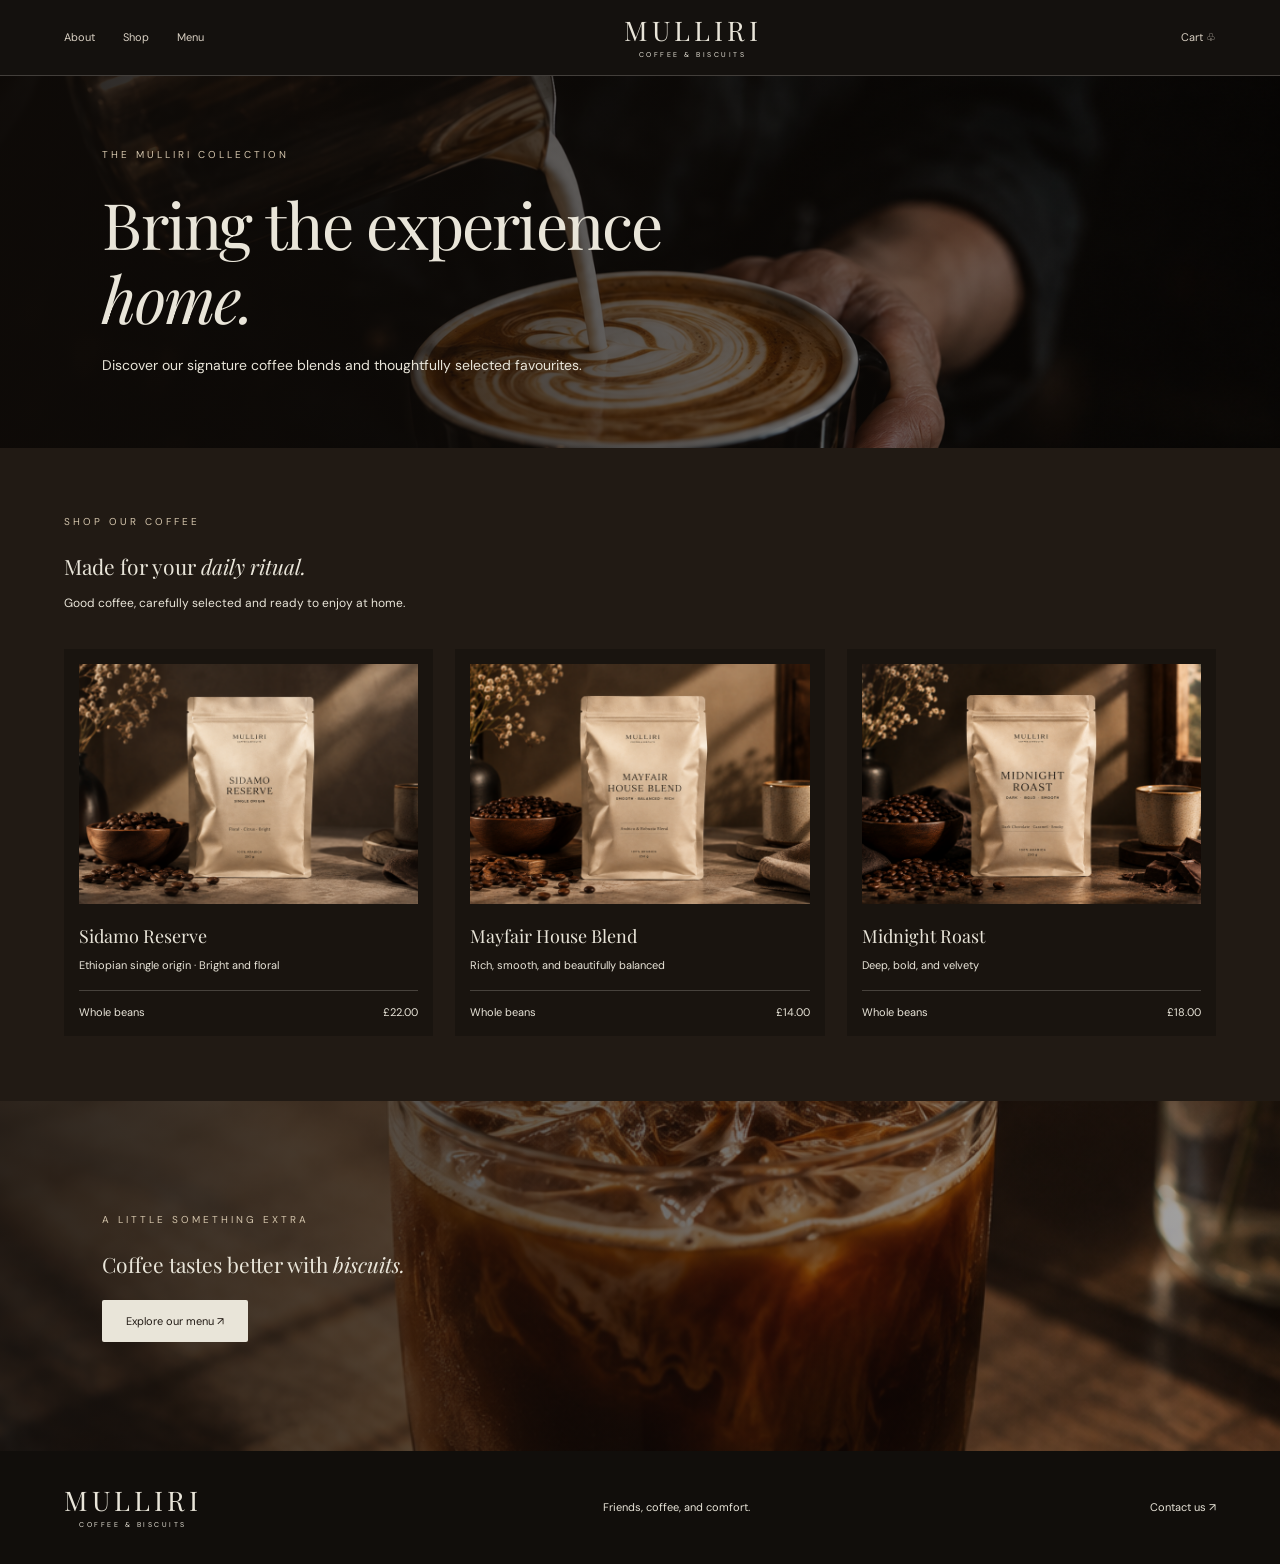
==== shop.html @ 979b2255 "ha" ====
<!DOCTYPE html>
<html lang="en">
<head>
  <meta charset="UTF-8">
  <meta name="viewport" content="width=device-width, initial-scale=1.0">
  <title>Shop | MULLIRI Coffee & Biscuits</title>
  <link rel="preconnect" href="https://fonts.googleapis.com">
  <link href="https://fonts.googleapis.com/css2?family=DM+Sans:wght@400;500&family=Playfair+Display:ital,wght@0,400;0,500;1,400&display=swap" rel="stylesheet">
  <link rel="stylesheet" href="style.css">
</head>
<body>

<header class="navbar">
  <nav class="nav-left">
    <a href="about.html">About</a>
    <a href="shop.html">Shop</a>
    <a href="menu.html">Menu</a>
  </nav>
  <a class="logo" href="index.html">MULLIRI<small>COFFEE & BISCUITS</small></a>
  <a class="cart" href="shop.html">Cart ♧</a>
</header>

<main>
  <section class="menu-hero">
    <div>
      <p class="eyebrow">THE MULLIRI COLLECTION</p>
      <h1>Bring the experience <em>home.</em></h1>
      <p>Discover our signature coffee blends and thoughtfully selected favourites.</p>
    </div>
  </section>

  <section class="products-section">
    <div class="products-intro">
      <p class="eyebrow">SHOP OUR COFFEE</p>
      <h2>Made for your <em>daily ritual.</em></h2>
      <p>Good coffee, carefully selected and ready to enjoy at home.</p>
    </div>

    <div class="products">
      <article class="product">
        <img src="./images/sidamo-reserve.png">
        <h3>Sidamo Reserve</h3>
        <p>Ethiopian single origin · Bright and floral</p>
        <div class="product-price">
          <span>Whole beans</span>
          <span>£22.00</span>
        </div>
      </article>

      <article class="product">
        <img src="./images/mayfair-blend.png">
        <h3>Mayfair House Blend</h3>
        <p>Rich, smooth, and beautifully balanced</p>
        <div class="product-price">
          <span>Whole beans</span>
          <span>£14.00</span>
        </div>
      </article>

      <article class="product">
        <img src="./images/midnight-roast.png">
        <h3>Midnight Roast</h3>
        <p>Deep, bold, and velvety</p>
        <div class="product-price">
          <span>Whole beans</span>
          <span>£18.00</span>
        </div>
      </article>
    </div>
  </section>

  <section class="menu-teaser">
    <div class="menu-teaser-photo"></div>
    <div class="menu-teaser-copy">
      <p class="eyebrow">A LITTLE SOMETHING EXTRA</p>
      <h2>Coffee tastes better with <em>biscuits.</em></h2>
      <a class="button" href="menu.html">Explore our menu ↗</a>
    </div>
  </section>
</main>

<footer class="simple-footer">
  <a class="logo" href="index.html">MULLIRI<small>COFFEE & BISCUITS</small></a>
  <p>Friends, coffee, and comfort.</p>
  <a href="contact.html">Contact us ↗</a>
</footer>

</body>
</html>
---- style.css ----
:root {
  --dark: #17130f;
  --dark-card: #211b16;
  --cream: #e9e5d9;
  --white: #f5f1e8;
  --brown: #88745d;
  --line: rgba(233, 229, 217, 0.22);
}

* {
  margin: 0;
  padding: 0;
  box-sizing: border-box;
}

html {
  scroll-behavior: smooth;
}

body {
  background: var(--dark);
  color: var(--cream);
  font-family: "DM Sans", sans-serif;
  font-size: 14px;
  line-height: 1.7;
}

a {
  color: inherit;
  text-decoration: none;
}

img {
  width: 100%;
  display: block;
  object-fit: cover;
}

h1, h2, h3 {
  font-weight: 400;
}

h1, h2 {
  font-family: "Playfair Display", serif;
  line-height: 1.15;
}

h1 {
  font-size: clamp(2.3rem, 5vw, 5rem);
  letter-spacing: -1.8px;
}

h1 em, h2 em {
  font-weight: 400;
}

.eyebrow {
  font-size: 10px;
  letter-spacing: 3px;
  text-transform: uppercase;
  margin-bottom: 24px;
  color: #d4c5ac;
}

/* NAVIGATION */

.navbar {
  min-height: 76px;
  padding: 0 5%;
  display: flex;
  align-items: center;
  justify-content: space-between;
  background: #14110e;
  border-bottom: 1px solid var(--line);
  position: relative;
  z-index: 2;
}

.nav-left {
  display: flex;
  gap: 28px;
}

.navbar nav a,
.cart {
  font-size: 11px;
  color: #d9d0c3;
  transition: color 0.2s;
}

.navbar nav a:hover,
.cart:hover {
  color: #b79a72;
}

.logo {
  font-family: "Playfair Display", serif;
  font-size: 27px;
  letter-spacing: 4px;
  line-height: 1.1;
  text-align: center;
  white-space: nowrap;
}

.logo small {
  display: block;
  font-family: "DM Sans", sans-serif;
  font-size: 7px;
  letter-spacing: 2.5px;
  margin-top: 5px;
}

/* BUTTONS */

.button {
  display: inline-block;
  background: var(--cream);
  color: #211a14;
  padding: 12px 24px;
  font-size: 11px;
  border-radius: 2px;
  transition: background 0.2s;
}

.button:hover {
  background: #c7b59a;
}

.text-link {
  display: inline-block;
  border-bottom: 1px solid #aa9478;
  padding-bottom: 5px;
  font-size: 11px;
}

/* HOME HERO */

.hero {
  min-height: 610px;
  position: relative;
  display: flex;
  align-items: center;
  padding: 80px 8%;
  overflow: hidden;
}

.hero-photo {
  position: absolute;
  inset: 0;
  background:
    linear-gradient(
      90deg,
      rgba(10, 8, 6, 0.93),
      rgba(10, 8, 6, 0.64) 48%,
      rgba(10, 8, 6, 0.15)
    ),
    url("images/hero-latte.png")
    center 48% / cover no-repeat;
  z-index: 0;
}

.hero-content {
  position: relative;
  max-width: 800px;
  z-index: 1;
}

.hero h1 {
  margin-bottom: 26px;
}

.hero-description {
  max-width: 370px;
  margin-bottom: 25px;
  font-size: 13px;
}

/* HERO - REFERENCE LAYOUT */

.hero {
  position: relative;
  min-height: 330px;
  padding: 45px 5%;
  display: grid;
  grid-template-columns: 1.5fr 0.65fr;
  align-items: center;
  gap: 35px;
  overflow: hidden;
}

.hero-photo {
  position: absolute;
  inset: 0;
  z-index: 0;
  background-image:
    linear-gradient(90deg, rgba(0,0,0,.35), rgba(0,0,0,.15)),
    url("images/hero-latte.png");
  background-size: cover;
  background-position: center;
}

.hero-content,
.hero-side {
  position: relative;
  z-index: 1;
}

.hero-content {
  max-width: 600px;
}

.hero h1 {
  font-size: clamp(2rem, 4vw, 3.5rem);
  line-height: 1.08;
}

.hero-side {
  max-width: 280px;
  justify-self: end;
}

.hero-side p {
  font-size: 11px;
  line-height: 1.6;
  margin-bottom: 18px;
}

@media (max-width: 700px) {
  .hero {
    grid-template-columns: 1fr;
    gap: 18px;
    min-height: 520px;
  }

  .hero-side {
    justify-self: start;
  }
}

/* INTRODUCTION */

.intro {
  min-height: 250px;
  padding: 55px 20px;
  display: flex;
  flex-direction: column;
  align-items: center;
  justify-content: center;
  text-align: center;
  background: var(--dark);
}

.intro span {
  color: #c7b79d;
  margin: 10px;
}

.intro h2 {
  font-size: clamp(1.2rem, 2vw, 1.8rem);
  font-style: italic;
  margin-bottom: 18px;
}

.intro p {
  max-width: 550px;
  font-size: 12px;
}

/* STORY SECTION */

.story-preview {
  display: grid;
  grid-template-columns: 1.1fr 0.9fr 0.7fr;
  align-items: stretch;
  min-height: 430px;
}

.story-preview > img {
  height: 100%;
  min-height: 430px;
}

.story-text {
  padding: 55px 35px;
  align-self: center;
}

.story-text h2 {
  font-size: clamp(1.5rem, 2.4vw, 2.3rem);
  margin-bottom: 25px;
}

.story-text > p:not(.eyebrow) {
  font-size: 12px;
  margin-bottom: 25px;
}

/* FOUR FEATURE COLUMNS */

.features {
  background: var(--cream);
  color: #2c251e;
  display: grid;
  grid-template-columns: repeat(4, 1fr);
  gap: 30px;
  padding: 55px 5%;
}

.features article {
  padding: 5px;
}

.feature-icon {
  display: block;
  font-size: 28px;
  color: #82735f;
  margin-bottom: 15px;
}

.features h3 {
  font-family: "Playfair Display", serif;
  font-style: italic;
  font-size: 16px;
  margin-bottom: 12px;
}

.features p {
  color: #61574c;
  font-size: 11px;
  line-height: 1.8;
}

/* MENU BANNER */

.menu-teaser {
  min-height: 350px;
  position: relative;
  display: flex;
  align-items: center;
  padding: 55px 8%;
  overflow: hidden;
}

.menu-teaser-photo {
  position: absolute;
  inset: 0;
  background:
    linear-gradient(
      90deg,
      rgba(12, 9, 7, 0.85),
      rgba(12, 9, 7, 0.35)
    ),
      url("images/ice-coffee.png")
    center / cover;
}

.menu-teaser-copy {
  position: relative;
  z-index: 1;
}

.menu-teaser-copy h2 {
  margin-bottom: 24px;
}

/* COFFEE PRODUCTS */

.products-section {
  padding: 65px 5%;
  background: #211a14;
}

.products-intro {
  max-width: 460px;
  margin-bottom: 35px;
}

.products-intro h2 {
  margin-bottom: 15px;
}

.products-intro p:not(.eyebrow) {
  font-size: 12px;
}

.products {
  display: grid;
  grid-template-columns: repeat(3, 1fr);
  gap: 22px;
  align-items: center;
}

.product {
  min-width: 0;
  background: #19140f;
  padding: 15px;
}

.product img {
  height: 240px;
  background: #30271f;
  margin-bottom: 17px;
}

.product h3 {
  font-family: "Playfair Display", serif;
  font-size: 18px;
}

.product > p {
  font-size: 11px;
  margin: 5px 0 15px;
}

.product-price {
  border-top: 1px solid var(--line);
  padding-top: 12px;
  display: flex;
  justify-content: space-between;
  font-size: 11px;
}

.product-message {
  padding: 20px;
}

.product-message p {
  font-family: "Playfair Display", serif;
  font-size: 20px;
  line-height: 1.5;
  margin-bottom: 25px;
}

/* CLOSING STORY */

.closing-story {
  display: grid;
  grid-template-columns: 1fr 1fr 0.65fr;
  align-items: stretch;
  background: var(--cream);
  color: #241c15;
}

.closing-story > img {
  height: 100%;
  min-height: 370px;
}

.closing-story > div {
  padding: 45px 30px;
  align-self: center;
}

.closing-story h2 {
  font-size: clamp(1.6rem, 2.4vw, 2.4rem);
  margin-bottom: 28px;
}

.closing-story dl {
  font-size: 11px;
}

.closing-story dt {
  font-weight: 500;
  margin-top: 12px;
}

.closing-story dd {
  color: #61574c;
}

/* FOOTER */

.footer {
  padding: 50px 5% 20px;
  display: grid;
  grid-template-columns: 1.5fr 1fr 1fr 0.8fr;
  gap: 35px;
  background: #110e0b;
}

.footer-brand .logo {
  display: inline-block;
  margin-bottom: 20px;
}

.footer p {
  font-size: 11px;
}

.footer h4 {
  font-size: 10px;
  letter-spacing: 1.5px;
  margin-bottom: 18px;
  font-weight: 400;
}

.footer > div:not(.footer-bottom) > a:not(.logo) {
  display: block;
  font-size: 11px;
  color: #bdb3a5;
  margin: 8px 0;
}

.newsletter-link {
  margin-top: 15px;
}

.footer-bottom {
  grid-column: 1 / -1;
  display: flex;
  justify-content: space-between;
  flex-wrap: wrap;
  gap: 12px;
  border-top: 1px solid var(--line);
  margin-top: 25px;
  padding-top: 20px;
  font-size: 10px;
  color: #9d9284;
}

/* OTHER PAGE HEADINGS */

.page-heading,
.menu-hero,
.contact-hero {
  min-height: 340px;
  padding: 70px 8%;
  display: flex;
  align-items: center;
  background:
    linear-gradient(90deg, rgba(15, 11, 8, 0.9), rgba(15, 11, 8, 0.4)),
     url("images/hero-latte.png")
    center / cover no-repeat;
}

.page-heading h1,
.menu-hero h1,
.contact-hero h1 {
  margin-bottom: 20px;
}

.menu-hero > div,
.contact-hero > div {
  max-width: 650px;
}

/* ABOUT PAGE */

.about-layout {
  display: grid;
  grid-template-columns: 1fr 1fr 0.7fr;
  align-items: center;
  gap: 35px;
  padding: 70px 5%;
}

.about-layout img {
  height: 400px;
}

.about-layout h2 {
  margin-bottom: 20px;
}

.about-layout p:not(.eyebrow) {
  font-size: 12px;
  margin-bottom: 18px;
}

/* MENU PAGE */

.menu-layout {
  display: grid;
  grid-template-columns: 1fr 1fr;
  gap: 50px;
  padding: 70px 7%;
}

.menu-list h2 {
  margin-bottom: 30px;
}

.menu-item {
  display: flex;
  justify-content: space-between;
  align-items: center;
  gap: 15px;
  padding: 19px 0;
  border-bottom: 1px solid var(--line);
}

.menu-item h3 {
  font-size: 12px;
  letter-spacing: 1.2px;
}

.menu-item p {
  font-size: 11px;
  margin-top: 5px;
}

.menu-item > span {
  font-size: 11px;
  white-space: nowrap;
}

.menu-photo img {
  height: 480px;
}

.menu-photo p {
  font-family: "Playfair Display", serif;
  font-style: italic;
  margin-top: 15px;
}

/* CONTACT PAGE */

.contact-hero {
  min-height: 400px;
}

.contact-hero > div > p:last-child {
  font-size: 13px;
}

.contact-details {
  display: grid;
  grid-template-columns: repeat(3, 1fr);
  padding: 50px 6%;
  gap: 30px;
  background: var(--cream);
  color: #241c15;
}

.contact-details article {
  display: flex;
  gap: 20px;
  align-items: flex-start;
  border-right: 1px solid #c9c0b3;
  padding: 10px 20px;
}

.contact-details article:last-child {
  border-right: none;
}

.contact-details article > span {
  font-size: 24px;
}

.contact-details h3 {
  font-family: "Playfair Display", serif;
  margin-bottom: 10px;
}

.contact-details p {
  color: #5c5044;
  font-size: 12px;
}

.contact-message {
  text-align: center;
  padding: 80px 20px;
}

.contact-message h2 {
  margin-bottom: 20px;
}

.contact-message p {
  margin-bottom: 25px;
}

.simple-footer {
  display: flex;
  align-items: center;
  justify-content: space-between;
  flex-wrap: wrap;
  gap: 25px;
  padding: 35px 5%;
  background: #110e0b;
}

.simple-footer p,
.simple-footer > a:not(.logo) {
  font-size: 11px;
}

/* TABLET RESPONSIVENESS */

@media (max-width: 800px) {
  .navbar {
    padding: 0 4%;
    min-height: 70px;
  }

  .nav-left {
    gap: 12px;
  }

  .navbar nav a,
  .cart {
    font-size: 10px;
  }

  .logo {
    font-size: 21px;
    letter-spacing: 2px;
  }

  .logo small {
    font-size: 6px;
    letter-spacing: 1.5px;
  }

  .hero {
    min-height: 560px;
    padding: 60px 6%;
  }

  .story-preview {
    grid-template-columns: 1fr 1fr;
  }

  .story-preview > img {
    min-height: 300px;
  }

  .story-text {
    padding: 35px 25px;
  }

  .story-preview > img:last-child {
    display: none;
  }

  .features {
    grid-template-columns: repeat(2, 1fr);
    gap: 35px;
  }

  .closing-story {
    grid-template-columns: 1fr 1fr;
  }

  .closing-story > img:last-child {
    display: none;
  }

  .about-layout {
    grid-template-columns: 1fr 1fr;
  }

  .about-layout img:last-child {
    display: none;
  }

  .menu-layout {
    gap: 25px;
    padding: 50px 5%;
  }

  .menu-photo img {
    height: 400px;
  }

  .product img {
    height: 200px;
  }

  .footer {
    grid-template-columns: repeat(2, 1fr);
  }
}

/* MOBILE RESPONSIVENESS */

@media (max-width: 520px) {
  .navbar {
    height: auto;
    min-height: 75px;
    flex-wrap: wrap;
    justify-content: center;
    gap: 12px;
    padding: 14px 10px;
  }

  .nav-left {
    order: 2;
    width: 100%;
    justify-content: center;
  }

  .logo {
    order: 1;
  }

  .cart {
    display: none;
  }

  .hero {
    min-height: 540px;
    padding: 45px 6%;
    align-items: flex-end;
  }

  .hero-photo {
    background-position: 58% center;
  }

  .hero h1 {
    font-size: 2.5rem;
    letter-spacing: -1px;
  }

  .hero-description {
    font-size: 12px;
  }

  .intro {
    padding: 45px 25px;
  }

  .story-preview {
    grid-template-columns: 1fr;
  }

  .story-preview > img {
    min-height: 250px;
    max-height: 300px;
  }

  .story-text {
    padding: 40px 7%;
  }

  .features {
    grid-template-columns: 1fr 1fr;
    gap: 25px 18px;
    padding: 40px 6%;
  }

  .features h3 {
    font-size: 14px;
  }

  .features p {
    font-size: 10px;
  }

  .menu-teaser {
    min-height: 300px;
    padding: 40px 6%;
  }

  .products-section {
    padding: 45px 6%;
  }

  .products {
    grid-template-columns: 1fr 1fr;
    gap: 15px;
  }

  .product {
    padding: 10px;
  }

  .product img {
    height: 170px;
  }

  .product h3 {
    font-size: 15px;
  }

  .product > p {
    font-size: 10px;
  }

  .product-price {
    font-size: 10px;
  }

  .product-message {
    grid-column: 1 / -1;
    grid-row: 1;
    padding: 5px 0 15px;
  }

  .closing-story {
    grid-template-columns: 1fr;
  }

  .closing-story > img {
    min-height: 250px;
    max-height: 300px;
  }

  .closing-story > img:last-child {
    display: block;
  }

  .closing-story > div {
    padding: 35px 7%;
  }

  .footer {
    grid-template-columns: 1fr 1fr;
    gap: 28px 18px;
    padding: 35px 6% 20px;
  }

  .footer-brand {
    grid-column: 1 / -1;
  }

  .footer-bottom {
    flex-direction: column;
  }

  .page-heading,
  .menu-hero,
  .contact-hero {
    min-height: 300px;
    padding: 45px 6%;
  }

  .about-layout {
    grid-template-columns: 1fr;
    padding: 40px 6%;
  }

  .about-layout img {
    height: 280px;
  }

  .about-layout img:last-child {
    display: block;
  }

  .menu-layout {
    grid-template-columns: 1fr;
    padding: 45px 6%;
  }

  .menu-photo img {
    height: 300px;
  }

  .contact-details {
    grid-template-columns: 1fr;
    padding: 30px 6%;
    gap: 15px;
  }

  .contact-details article {
    border-right: none;
    border-bottom: 1px solid #c9c0b3;
    padding: 15px 5px;
  }

  .contact-details article:last-child {
    border-bottom: none;
  }

  .simple-footer {
    flex-direction: column;
    align-items: flex-start;
  }
}

/* OUR SELECTION - REFERENCE LAYOUT */

.selection {
  display: grid;
  grid-template-columns: 0.85fr 2fr;
  gap: 35px;
  padding: 50px 5%;
  background: #17120f;
  color: #f4eee4;
  align-items: center;
}

.selection-list h2 {
  font-family: "Playfair Display", serif;
  font-size: 32px;
  line-height: 1.1;
  margin: 12px 0 24px;
}

.selection-list ul {
  list-style: none;
  padding: 0;
  margin: 0;
}

.selection-list li {
  display: flex;
  justify-content: space-between;
  gap: 12px;
  padding: 10px 0;
  border-bottom: 1px solid rgba(255,255,255,.16);
  font-size: 10px;
}

.selection-products {
  display: grid;
  grid-template-columns: repeat(3, minmax(0, 1fr));
  gap: 16px;
}

.selection-products .product {
  min-width: 0;
  padding: 12px;
  background: #211b16;
  border-radius: 8px;
}

.selection-products .product img {
  width: 100%;
  height: 170px;
  object-fit: cover;
  border-radius: 5px;
}

.selection-products .product h3 {
  font-family: "Playfair Display", serif;
  font-size: 14px;
  font-weight: 400;
  margin: 12px 0 6px;
}

.selection-products .product p {
  font-size: 10px;
  line-height: 1.5;
}

.selection-products .product-price {
  display: flex;
  justify-content: space-between;
  align-items: center;
  gap: 6px;
  margin-top: 15px;
  font-size: 10px;
}

.selection-products .product-price span:last-child {
  background: #f4eee4;
  color: #17120f;
  padding: 6px 10px;
  border-radius: 20px;
}

@media (max-width: 750px) {
  .selection {
    grid-template-columns: 1fr;
  }

  .selection-products {
    grid-template-columns: repeat(2, minmax(0, 1fr));
  }
}

@media (max-width: 450px) {
  .selection-products {
    grid-template-columns: 1fr;
  }
}
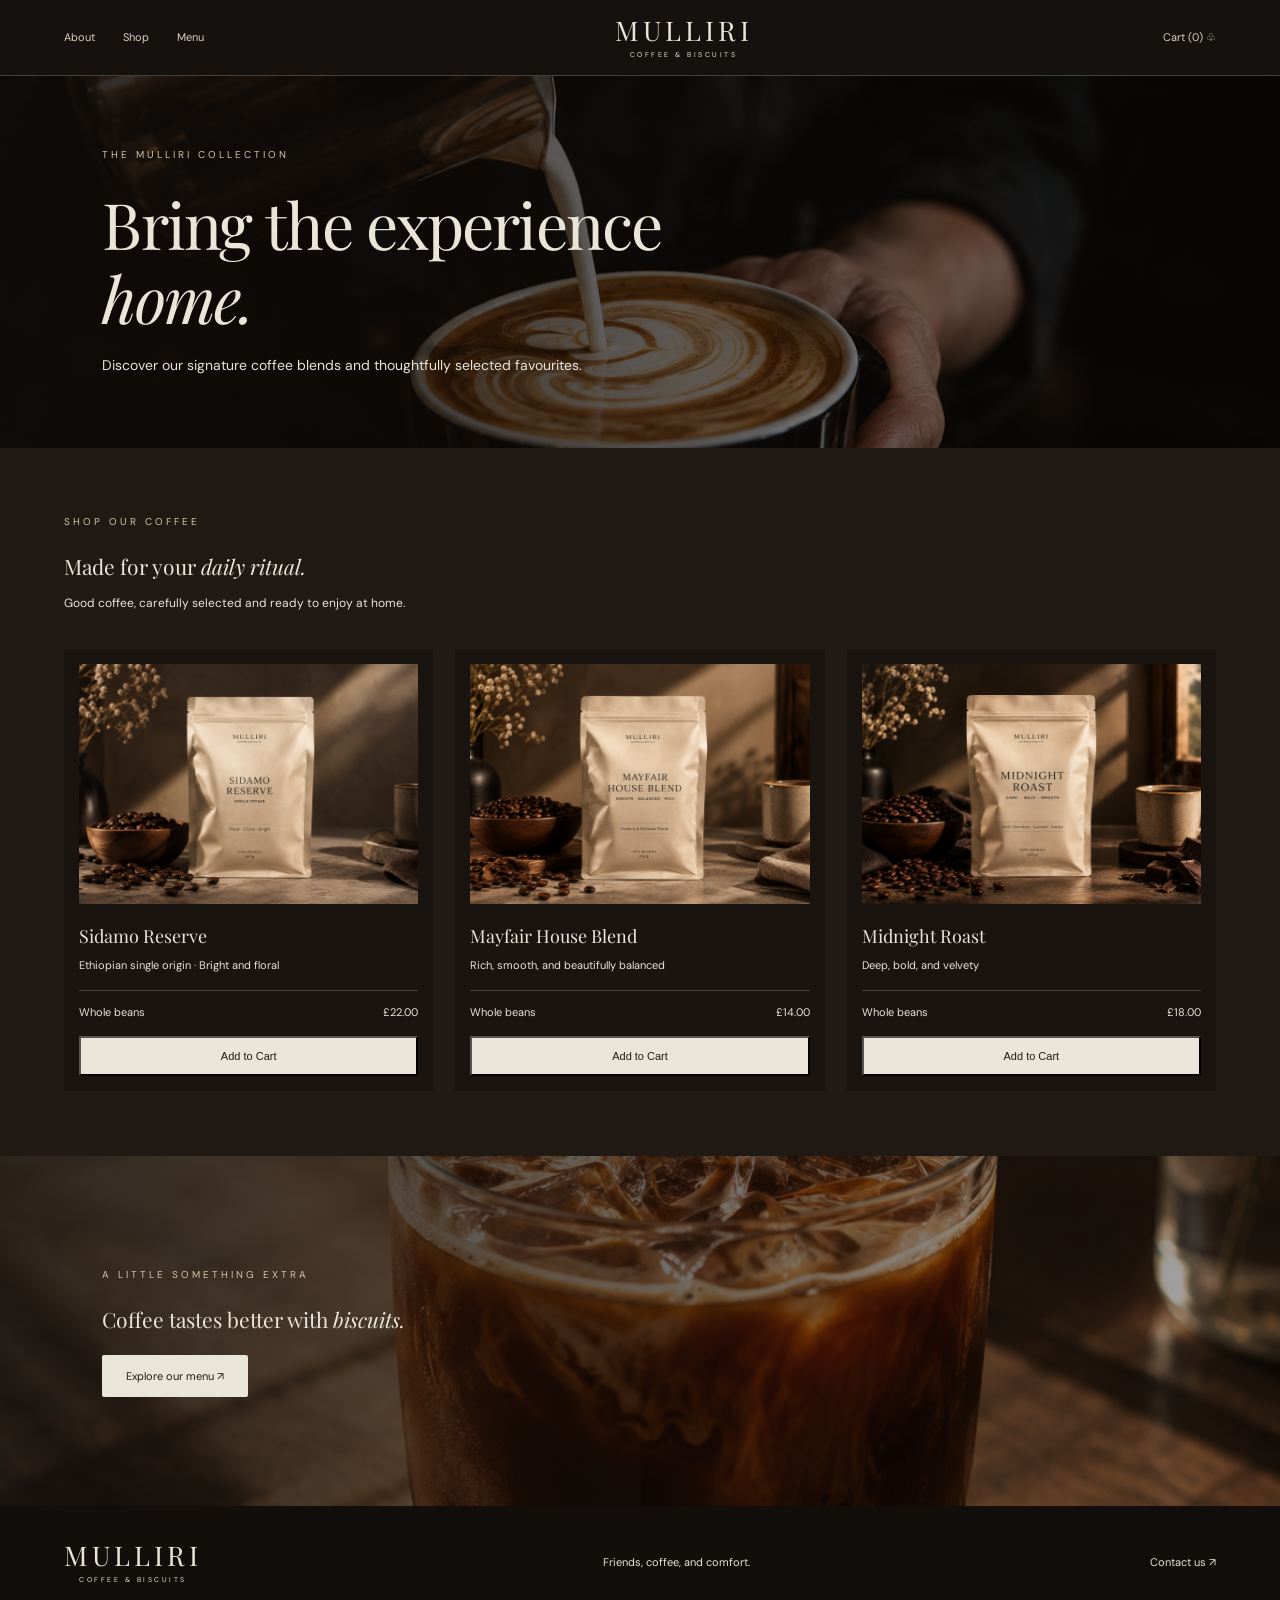
==== commit 6f42926b: "new" ====
--- a/shop.html
+++ b/shop.html
@@ -1,4 +1,3 @@
-
 <!DOCTYPE html>
 <html lang="en">
 <head>
@@ -8,6 +7,8 @@
   <link rel="preconnect" href="https://fonts.googleapis.com">
   <link href="https://fonts.googleapis.com/css2?family=DM+Sans:wght@400;500&family=Playfair+Display:ital,wght@0,400;0,500;1,400&display=swap" rel="stylesheet">
   <link rel="stylesheet" href="style.css">
+  <!-- Link sa JavaScript para sa Cart -->
+  <script src="cart.js" defer></script>
 </head>
 <body>
 
@@ -18,7 +19,8 @@
     <a href="menu.html">Menu</a>
   </nav>
   <a class="logo" href="index.html">MULLIRI<small>COFFEE & BISCUITS</small></a>
-  <a class="cart" href="shop.html">Cart ♧</a>
+  <!-- Naa na kining Cart counter -->
+  <a class="cart" href="cart.html">Cart (<span id="cart-count">0</span>) ♧</a>
 </header>
 
 <main>
@@ -38,34 +40,40 @@
     </div>
 
     <div class="products">
-      <article class="product">
-        <img src="./images/sidamo-reserve.png">
+      <!-- PRODUCT 1 -->
+      <article class="product" data-name="Sidamo Reserve" data-price="22.00">
+        <img src="./images/sidamo-reserve.png" alt="Sidamo Reserve">
         <h3>Sidamo Reserve</h3>
         <p>Ethiopian single origin · Bright and floral</p>
         <div class="product-price">
           <span>Whole beans</span>
           <span>£22.00</span>
         </div>
+        <button class="button add-to-cart-btn" style="margin-top: 15px; width: 100%; cursor: pointer;">Add to Cart</button>
       </article>
 
-      <article class="product">
-        <img src="./images/mayfair-blend.png">
+      <!-- PRODUCT 2 -->
+      <article class="product" data-name="Mayfair House Blend" data-price="14.00">
+        <img src="./images/mayfair-blend.png" alt="Mayfair House Blend">
         <h3>Mayfair House Blend</h3>
         <p>Rich, smooth, and beautifully balanced</p>
         <div class="product-price">
           <span>Whole beans</span>
           <span>£14.00</span>
         </div>
+        <button class="button add-to-cart-btn" style="margin-top: 15px; width: 100%; cursor: pointer;">Add to Cart</button>
       </article>
 
-      <article class="product">
-        <img src="./images/midnight-roast.png">
+      <!-- PRODUCT 3 -->
+      <article class="product" data-name="Midnight Roast" data-price="18.00">
+        <img src="./images/midnight-roast.png" alt="Midnight Roast">
         <h3>Midnight Roast</h3>
         <p>Deep, bold, and velvety</p>
         <div class="product-price">
           <span>Whole beans</span>
           <span>£18.00</span>
         </div>
+        <button class="button add-to-cart-btn" style="margin-top: 15px; width: 100%; cursor: pointer;">Add to Cart</button>
       </article>
     </div>
   </section>
@@ -87,4 +95,4 @@
 </footer>
 
 </body>
-</html>
+</html>
